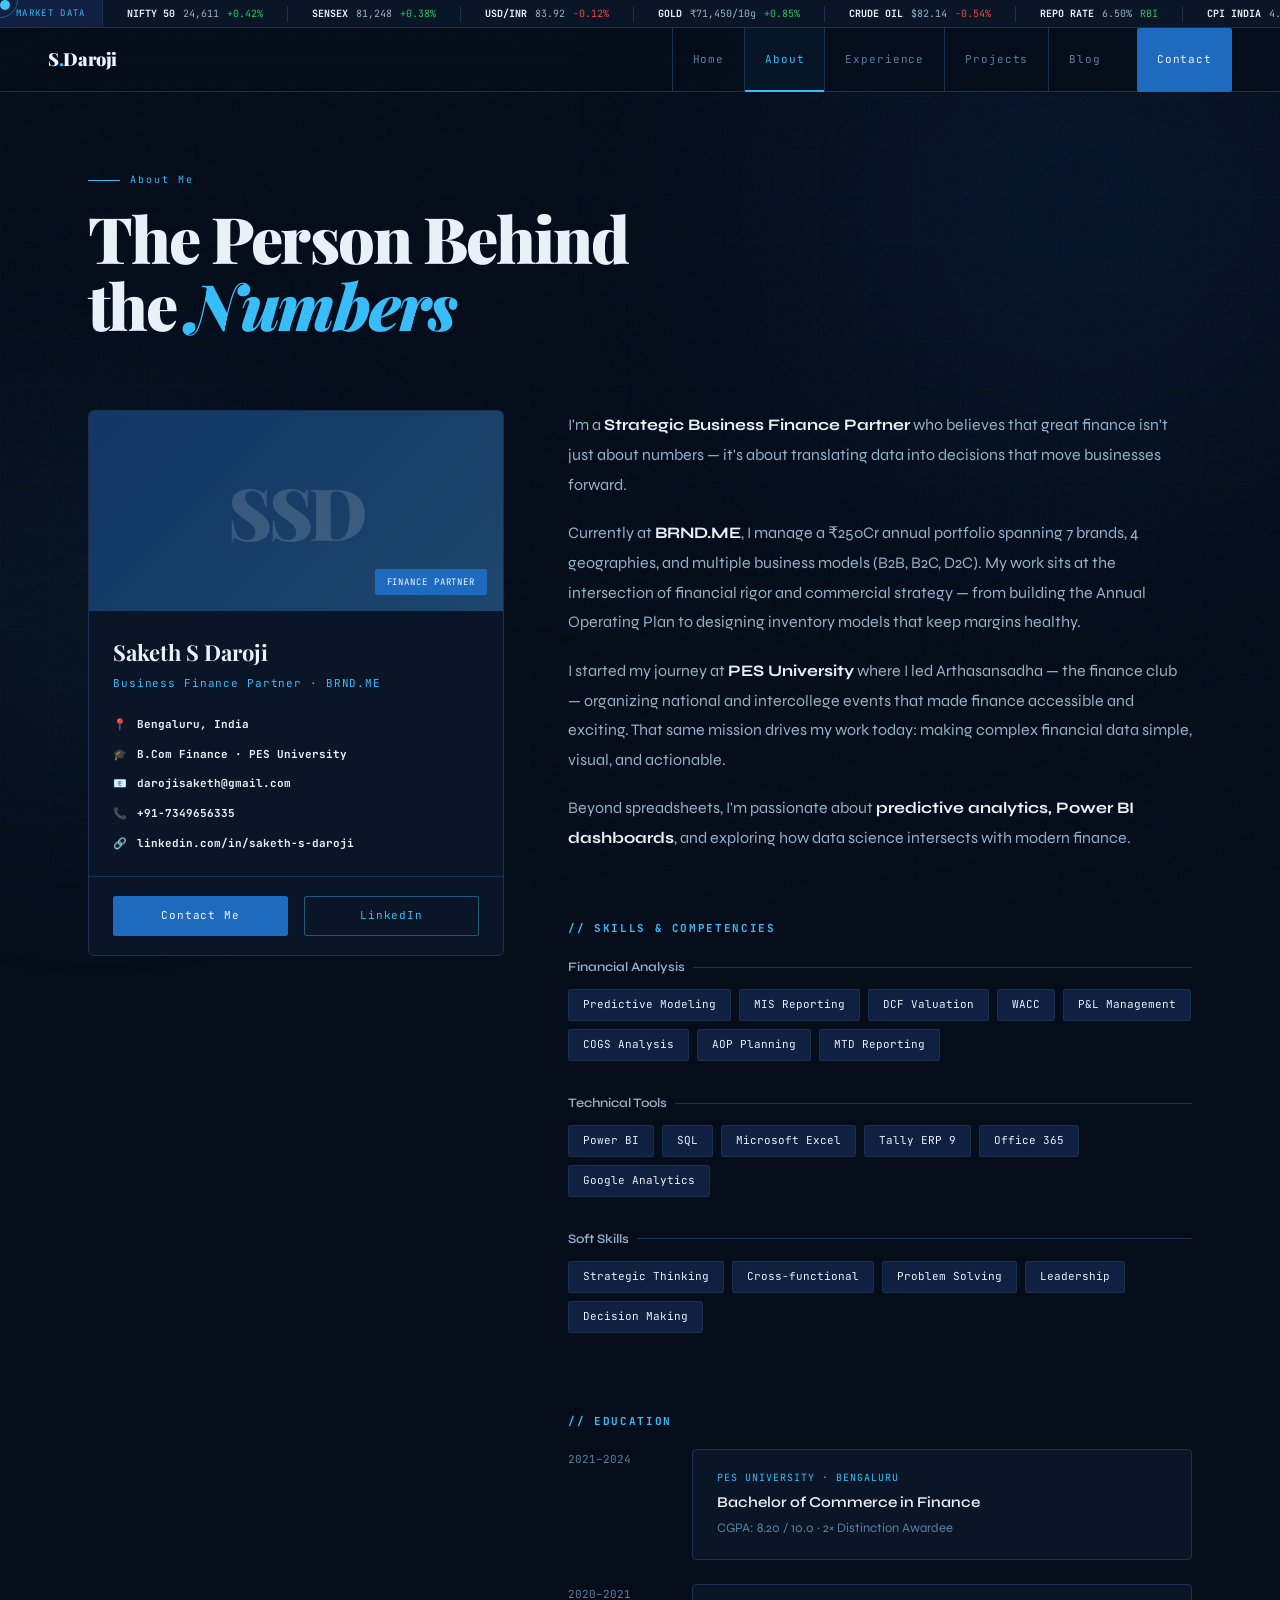
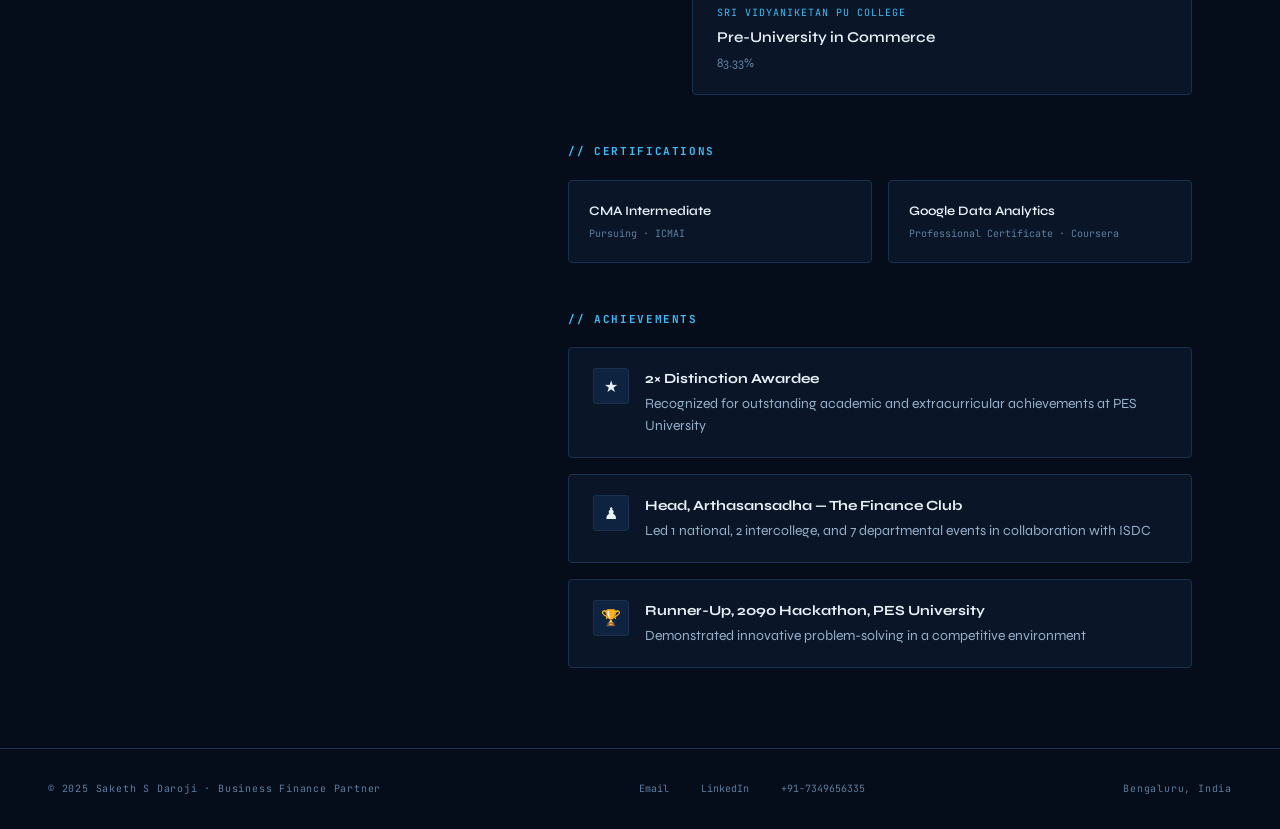
==== about.html @ 60fce38e "Add files via upload" ====
<!DOCTYPE html>
<html lang="en">
<head>
<meta charset="UTF-8"/>
<meta name="viewport" content="width=device-width, initial-scale=1.0"/>
<title>About — Saketh S Daroji</title>
<link rel="stylesheet" href="style.css"/>
<style>
.page-hero {
  padding: 5rem 3rem 3rem;
  max-width: 1200px;
  margin: 0 auto;
}
.page-hero-eyebrow {
  font-family: 'JetBrains Mono', monospace;
  font-size: 10px;
  color: var(--cyan);
  letter-spacing: 0.2em;
  margin-bottom: 1rem;
  display: flex;
  align-items: center;
  gap: 10px;
}
.page-hero-eyebrow::before { content: ''; width: 32px; height: 1px; background: var(--cyan); }
.page-title {
  font-family: 'Playfair Display', serif;
  font-size: clamp(3rem, 5vw, 5rem);
  font-weight: 900;
  letter-spacing: -0.03em;
  line-height: 1.05;
  margin-bottom: 1.5rem;
}
.page-title em { font-style: italic; color: var(--cyan); }

.about-grid {
  display: grid;
  grid-template-columns: 1fr 1.5fr;
  gap: 4rem;
  align-items: start;
}
.profile-card {
  background: var(--navy2);
  border: 1px solid var(--border);
  border-radius: 6px;
  overflow: hidden;
  position: sticky;
  top: 110px;
}
.profile-card-top {
  height: 200px;
  background: linear-gradient(135deg, var(--navy3), var(--steel));
  display: flex;
  align-items: center;
  justify-content: center;
  position: relative;
  overflow: hidden;
}
.profile-card-top::before {
  content: '';
  position: absolute;
  inset: 0;
  background: linear-gradient(135deg, rgba(30,106,191,0.3), rgba(56,189,248,0.1));
}
.profile-initials {
  font-family: 'Playfair Display', serif;
  font-size: 72px;
  font-weight: 900;
  color: rgba(255,255,255,0.15);
  letter-spacing: -0.05em;
  position: relative;
  z-index: 1;
}
.profile-badge {
  position: absolute;
  bottom: 16px;
  right: 16px;
  background: var(--blue);
  border-radius: 2px;
  padding: 6px 12px;
  font-family: 'JetBrains Mono', monospace;
  font-size: 9px;
  color: var(--white);
  letter-spacing: 0.1em;
  z-index: 2;
}
.profile-card-body { padding: 1.5rem; }
.profile-name {
  font-family: 'Playfair Display', serif;
  font-size: 22px;
  font-weight: 700;
  margin-bottom: 4px;
}
.profile-role {
  font-family: 'JetBrains Mono', monospace;
  font-size: 11px;
  color: var(--cyan);
  letter-spacing: 0.08em;
  margin-bottom: 1.5rem;
}
.profile-info { display: flex; flex-direction: column; gap: 0.75rem; }
.profile-info-item {
  display: flex;
  align-items: center;
  gap: 10px;
  font-family: 'JetBrains Mono', monospace;
  font-size: 11px;
  color: var(--muted);
}
.profile-info-item strong { color: var(--text); }
.profile-card-footer {
  padding: 1.2rem 1.5rem;
  border-top: 1px solid var(--border);
  display: flex;
  gap: 1rem;
}

.about-content { display: flex; flex-direction: column; gap: 3rem; }
.about-bio {
  font-size: 16px;
  color: var(--silver);
  line-height: 1.85;
}
.about-bio p { margin-bottom: 1.2rem; }
.about-bio strong { color: var(--text); }

.skills-section h3 {
  font-family: 'JetBrains Mono', monospace;
  font-size: 11px;
  color: var(--cyan);
  letter-spacing: 0.15em;
  text-transform: uppercase;
  margin-bottom: 1.2rem;
}
.skill-group { margin-bottom: 2rem; }
.skill-group-title {
  font-size: 13px;
  font-weight: 600;
  color: var(--silver);
  margin-bottom: 0.75rem;
  display: flex;
  align-items: center;
  gap: 8px;
}
.skill-group-title::after {
  content: '';
  flex: 1;
  height: 1px;
  background: var(--border);
}
.skill-pills { display: flex; flex-wrap: wrap; gap: 0.5rem; }
.skill-pill {
  background: var(--navy3);
  border: 1px solid var(--border);
  border-radius: 2px;
  padding: 6px 14px;
  font-family: 'JetBrains Mono', monospace;
  font-size: 11px;
  color: var(--text);
  transition: all 0.2s;
}
.skill-pill:hover { border-color: rgba(56,189,248,0.4); color: var(--cyan); background: rgba(56,189,248,0.05); }

.edu-timeline { display: flex; flex-direction: column; gap: 1.5rem; }
.edu-item {
  display: grid;
  grid-template-columns: 100px 1fr;
  gap: 1.5rem;
  position: relative;
}
.edu-year {
  font-family: 'JetBrains Mono', monospace;
  font-size: 11px;
  color: var(--muted);
  line-height: 1.6;
  padding-top: 2px;
}
.edu-body {
  background: var(--navy2);
  border: 1px solid var(--border);
  border-radius: 4px;
  padding: 1.25rem 1.5rem;
}
.edu-school {
  font-family: 'JetBrains Mono', monospace;
  font-size: 10px;
  color: var(--cyan);
  letter-spacing: 0.1em;
  margin-bottom: 4px;
}
.edu-degree { font-size: 15px; font-weight: 600; margin-bottom: 4px; }
.edu-meta { font-size: 13px; color: var(--muted); }

.cert-grid { display: grid; grid-template-columns: 1fr 1fr; gap: 1rem; }
.cert-card {
  background: var(--navy2);
  border: 1px solid var(--border);
  border-radius: 4px;
  padding: 1.25rem;
  transition: all 0.2s;
}
.cert-card:hover { border-color: rgba(56,189,248,0.3); }
.cert-name { font-size: 13px; font-weight: 600; margin-bottom: 4px; }
.cert-issuer { font-family: 'JetBrains Mono', monospace; font-size: 10px; color: var(--muted); }

.ach-list { display: flex; flex-direction: column; gap: 1rem; }
.ach-item {
  display: flex;
  gap: 1rem;
  align-items: flex-start;
  background: var(--navy2);
  border: 1px solid var(--border);
  border-radius: 4px;
  padding: 1.25rem 1.5rem;
}
.ach-icon {
  width: 36px; height: 36px;
  display: flex; align-items: center; justify-content: center;
  background: rgba(30,106,191,0.15);
  border: 1px solid var(--border);
  border-radius: 3px;
  flex-shrink: 0;
  font-size: 16px;
}
.ach-text { font-size: 14px; color: var(--silver); line-height: 1.6; }
.ach-text strong { color: var(--text); display: block; margin-bottom: 2px; }

@media(max-width: 900px) {
  .about-grid { grid-template-columns: 1fr; }
  .profile-card { position: static; }
  .cert-grid { grid-template-columns: 1fr; }
  .edu-item { grid-template-columns: 1fr; gap: 0.5rem; }
}
</style>
</head>
<body>
<div class="cursor"></div>
<div class="cursor-ring"></div>
<div class="grid-bg"></div>
<div class="noise"></div>
<div class="glow-orb glow-1"></div>
<div class="glow-orb glow-2"></div>

<div class="ticker-bar">
  <span class="ticker-label">MARKET DATA</span>
  <div class="ticker-track"></div>
</div>

<nav>
  <a href="index.html" class="nav-logo">S<span>.</span>Daroji</a>
  <ul class="nav-links">
    <li><a href="index.html">Home</a></li>
    <li><a href="about.html">About</a></li>
    <li><a href="experience.html">Experience</a></li>
    <li><a href="projects.html">Projects</a></li>
    <li><a href="blog.html">Blog</a></li>
    <li><a href="contact.html" class="nav-cta">Contact</a></li>
  </ul>
</nav>

<div class="page content">
  <div class="page-hero">
    <div class="page-hero-eyebrow">About Me</div>
    <h1 class="page-title">The Person Behind<br>the <em>Numbers</em></h1>
  </div>

  <section class="section" style="padding-top:0">
    <div class="about-grid">
      <!-- PROFILE CARD -->
      <div class="profile-card fade-up">
        <div class="profile-card-top">
          <div class="profile-initials">SSD</div>
          <div class="profile-badge">FINANCE PARTNER</div>
        </div>
        <div class="profile-card-body">
          <div class="profile-name">Saketh S Daroji</div>
          <div class="profile-role">Business Finance Partner · BRND.ME</div>
          <div class="profile-info">
            <div class="profile-info-item">📍 <strong>Bengaluru, India</strong></div>
            <div class="profile-info-item">🎓 <strong>B.Com Finance · PES University</strong></div>
            <div class="profile-info-item">📧 <strong>darojisaketh@gmail.com</strong></div>
            <div class="profile-info-item">📞 <strong>+91-7349656335</strong></div>
            <div class="profile-info-item">🔗 <strong>linkedin.com/in/saketh-s-daroji</strong></div>
          </div>
        </div>
        <div class="profile-card-footer">
          <a href="contact.html" class="btn btn-primary" style="flex:1;justify-content:center;font-size:11px;padding:10px">Contact Me</a>
          <a href="https://www.linkedin.com/in/saketh-s-daroji-389a59249" target="_blank" class="btn btn-outline" style="flex:1;justify-content:center;font-size:11px;padding:10px">LinkedIn</a>
        </div>
      </div>

      <!-- RIGHT CONTENT -->
      <div class="about-content">
        <div class="about-bio fade-up">
          <p>I'm a <strong>Strategic Business Finance Partner</strong> who believes that great finance isn't just about numbers — it's about translating data into decisions that move businesses forward.</p>
          <p>Currently at <strong>BRND.ME</strong>, I manage a ₹250Cr annual portfolio spanning 7 brands, 4 geographies, and multiple business models (B2B, B2C, D2C). My work sits at the intersection of financial rigor and commercial strategy — from building the Annual Operating Plan to designing inventory models that keep margins healthy.</p>
          <p>I started my journey at <strong>PES University</strong> where I led Arthasansadha — the finance club — organizing national and intercollege events that made finance accessible and exciting. That same mission drives my work today: making complex financial data simple, visual, and actionable.</p>
          <p>Beyond spreadsheets, I'm passionate about <strong>predictive analytics, Power BI dashboards</strong>, and exploring how data science intersects with modern finance.</p>
        </div>

        <!-- SKILLS -->
        <div class="skills-section fade-up">
          <h3>// Skills & Competencies</h3>
          <div class="skill-group">
            <div class="skill-group-title">Financial Analysis</div>
            <div class="skill-pills">
              <span class="skill-pill">Predictive Modeling</span>
              <span class="skill-pill">MIS Reporting</span>
              <span class="skill-pill">DCF Valuation</span>
              <span class="skill-pill">WACC</span>
              <span class="skill-pill">P&L Management</span>
              <span class="skill-pill">COGS Analysis</span>
              <span class="skill-pill">AOP Planning</span>
              <span class="skill-pill">MTD Reporting</span>
            </div>
          </div>
          <div class="skill-group">
            <div class="skill-group-title">Technical Tools</div>
            <div class="skill-pills">
              <span class="skill-pill">Power BI</span>
              <span class="skill-pill">SQL</span>
              <span class="skill-pill">Microsoft Excel</span>
              <span class="skill-pill">Tally ERP 9</span>
              <span class="skill-pill">Office 365</span>
              <span class="skill-pill">Google Analytics</span>
            </div>
          </div>
          <div class="skill-group">
            <div class="skill-group-title">Soft Skills</div>
            <div class="skill-pills">
              <span class="skill-pill">Strategic Thinking</span>
              <span class="skill-pill">Cross-functional</span>
              <span class="skill-pill">Problem Solving</span>
              <span class="skill-pill">Leadership</span>
              <span class="skill-pill">Decision Making</span>
            </div>
          </div>
        </div>

        <!-- EDUCATION -->
        <div class="fade-up">
          <h3 style="font-family:'JetBrains Mono',monospace;font-size:11px;color:var(--cyan);letter-spacing:0.15em;text-transform:uppercase;margin-bottom:1.2rem">// Education</h3>
          <div class="edu-timeline">
            <div class="edu-item">
              <div class="edu-year">2021–2024</div>
              <div class="edu-body">
                <div class="edu-school">PES UNIVERSITY · BENGALURU</div>
                <div class="edu-degree">Bachelor of Commerce in Finance</div>
                <div class="edu-meta">CGPA: 8.20 / 10.0 · 2× Distinction Awardee</div>
              </div>
            </div>
            <div class="edu-item">
              <div class="edu-year">2020–2021</div>
              <div class="edu-body">
                <div class="edu-school">SRI VIDYANIKETAN PU COLLEGE</div>
                <div class="edu-degree">Pre-University in Commerce</div>
                <div class="edu-meta">83.33%</div>
              </div>
            </div>
          </div>
        </div>

        <!-- CERTIFICATIONS -->
        <div class="fade-up">
          <h3 style="font-family:'JetBrains Mono',monospace;font-size:11px;color:var(--cyan);letter-spacing:0.15em;text-transform:uppercase;margin-bottom:1.2rem">// Certifications</h3>
          <div class="cert-grid">
            <div class="cert-card">
              <div class="cert-name">CMA Intermediate</div>
              <div class="cert-issuer">Pursuing · ICMAI</div>
            </div>
            <div class="cert-card">
              <div class="cert-name">Google Data Analytics</div>
              <div class="cert-issuer">Professional Certificate · Coursera</div>
            </div>
          </div>
        </div>

        <!-- ACHIEVEMENTS -->
        <div class="fade-up">
          <h3 style="font-family:'JetBrains Mono',monospace;font-size:11px;color:var(--cyan);letter-spacing:0.15em;text-transform:uppercase;margin-bottom:1.2rem">// Achievements</h3>
          <div class="ach-list">
            <div class="ach-item">
              <div class="ach-icon">★</div>
              <div class="ach-text">
                <strong>2× Distinction Awardee</strong>
                Recognized for outstanding academic and extracurricular achievements at PES University
              </div>
            </div>
            <div class="ach-item">
              <div class="ach-icon">♟</div>
              <div class="ach-text">
                <strong>Head, Arthasansadha — The Finance Club</strong>
                Led 1 national, 2 intercollege, and 7 departmental events in collaboration with ISDC
              </div>
            </div>
            <div class="ach-item">
              <div class="ach-icon">🏆</div>
              <div class="ach-text">
                <strong>Runner-Up, 2090 Hackathon, PES University</strong>
                Demonstrated innovative problem-solving in a competitive environment
              </div>
            </div>
          </div>
        </div>
      </div>
    </div>
  </section>
</div>

<footer>
  <span class="footer-text">© 2025 Saketh S Daroji · Business Finance Partner</span>
  <div class="footer-links">
    <a href="mailto:darojisaketh@gmail.com">Email</a>
    <a href="https://www.linkedin.com/in/saketh-s-daroji-389a59249" target="_blank">LinkedIn</a>
    <a href="tel:+917349656335">+91-7349656335</a>
  </div>
  <span class="footer-text">Bengaluru, India</span>
</footer>
<script src="main.js"></script>
</body>
</html>
---- style.css ----
@import url('https://fonts.googleapis.com/css2?family=Playfair+Display:ital,wght@0,700;0,900;1,700&family=Syne:wght@400;500;600;700;800&family=JetBrains+Mono:wght@300;400;500&display=swap');

*, *::before, *::after { box-sizing: border-box; margin: 0; padding: 0; }

:root {
  --navy: #050d1a;
  --navy2: #0a1628;
  --navy3: #0f2040;
  --steel: #1a3a5c;
  --blue: #1e6abf;
  --blue2: #2e85e8;
  --cyan: #38bdf8;
  --silver: #94afc8;
  --text: #e8f0f8;
  --muted: #5d7fa0;
  --border: #1a3050;
  --border2: #0f2038;
  --white: #f0f6ff;
  --gold: #f0b429;
  --red: #ef4444;
  --green: #22c55e;
}

html { scroll-behavior: smooth; }

body {
  background: var(--navy);
  color: var(--text);
  font-family: 'Syne', sans-serif;
  font-weight: 400;
  line-height: 1.6;
  overflow-x: hidden;
  cursor: none;
}

/* CUSTOM CURSOR */
.cursor {
  position: fixed;
  width: 10px; height: 10px;
  background: var(--cyan);
  border-radius: 50%;
  pointer-events: none;
  z-index: 9999;
  transition: transform 0.15s ease;
  mix-blend-mode: screen;
}
.cursor-ring {
  position: fixed;
  width: 36px; height: 36px;
  border: 1px solid rgba(56,189,248,0.4);
  border-radius: 50%;
  pointer-events: none;
  z-index: 9998;
  transition: transform 0.35s ease, width 0.2s, height 0.2s;
}
body:hover .cursor { opacity: 1; }

/* TICKER */
.ticker-bar {
  position: fixed;
  top: 0; left: 0; right: 0;
  height: 28px;
  background: var(--navy2);
  border-bottom: 1px solid var(--border);
  overflow: hidden;
  z-index: 200;
  display: flex;
  align-items: center;
}
.ticker-label {
  font-family: 'JetBrains Mono', monospace;
  font-size: 9px;
  color: var(--cyan);
  letter-spacing: 0.15em;
  padding: 0 16px;
  white-space: nowrap;
  border-right: 1px solid var(--border);
  height: 100%;
  display: flex;
  align-items: center;
  background: var(--navy3);
}
.ticker-track {
  display: flex;
  animation: ticker 35s linear infinite;
  white-space: nowrap;
}
.ticker-item {
  font-family: 'JetBrains Mono', monospace;
  font-size: 10px;
  padding: 0 24px;
  color: var(--silver);
  display: flex;
  align-items: center;
  gap: 8px;
  border-right: 1px solid var(--border);
}
.ticker-item .up { color: var(--green); }
.ticker-item .down { color: var(--red); }
.ticker-item strong { color: var(--text); }
@keyframes ticker { from { transform: translateX(0); } to { transform: translateX(-50%); } }

/* NAV */
nav {
  position: fixed;
  top: 28px; left: 0; right: 0;
  z-index: 100;
  display: flex;
  justify-content: space-between;
  align-items: center;
  padding: 0 3rem;
  height: 64px;
  background: rgba(5,13,26,0.85);
  backdrop-filter: blur(20px);
  border-bottom: 1px solid var(--border);
}
.nav-logo {
  font-family: 'Playfair Display', serif;
  font-size: 18px;
  font-weight: 900;
  color: var(--white);
  text-decoration: none;
  letter-spacing: -0.02em;
}
.nav-logo span { color: var(--cyan); }
.nav-links { display: flex; gap: 0; list-style: none; }
.nav-links a {
  font-family: 'JetBrains Mono', monospace;
  font-size: 11px;
  color: var(--muted);
  text-decoration: none;
  letter-spacing: 0.08em;
  padding: 0 20px;
  height: 64px;
  display: flex;
  align-items: center;
  border-left: 1px solid var(--border);
  transition: color 0.2s, background 0.2s;
  position: relative;
}
.nav-links a:hover, .nav-links a.active {
  color: var(--cyan);
  background: rgba(56,189,248,0.05);
}
.nav-links a.active::after {
  content: '';
  position: absolute;
  bottom: 0; left: 0; right: 0;
  height: 2px;
  background: var(--cyan);
}
.nav-cta {
  font-family: 'JetBrains Mono', monospace;
  font-size: 11px;
  padding: 8px 20px;
  background: var(--blue);
  color: var(--white) !important;
  border-radius: 2px;
  border-left: none !important;
  margin-left: 16px;
  transition: background 0.2s !important;
}
.nav-cta:hover { background: var(--blue2) !important; }

/* PAGE WRAPPER */
.page { padding-top: 92px; min-height: 100vh; }

/* GRID BACKGROUND */
.grid-bg {
  position: fixed;
  inset: 0;
  background-image:
    linear-gradient(rgba(30,106,191,0.03) 1px, transparent 1px),
    linear-gradient(90deg, rgba(30,106,191,0.03) 1px, transparent 1px);
  background-size: 48px 48px;
  pointer-events: none;
  z-index: 0;
}

/* NOISE OVERLAY */
.noise {
  position: fixed;
  inset: 0;
  opacity: 0.018;
  background-image: url("data:image/svg+xml,%3Csvg viewBox='0 0 256 256' xmlns='http://www.w3.org/2000/svg'%3E%3Cfilter id='noise'%3E%3CfeTurbulence type='fractalNoise' baseFrequency='0.9' numOctaves='4' stitchTiles='stitch'/%3E%3C/filter%3E%3Crect width='100%25' height='100%25' filter='url(%23noise)'/%3E%3C/svg%3E");
  pointer-events: none;
  z-index: 1;
}

/* GLOW */
.glow-orb {
  position: fixed;
  border-radius: 50%;
  filter: blur(120px);
  pointer-events: none;
  z-index: 0;
}
.glow-1 {
  width: 600px; height: 600px;
  background: rgba(30,106,191,0.08);
  top: -100px; right: -100px;
}
.glow-2 {
  width: 400px; height: 400px;
  background: rgba(56,189,248,0.05);
  bottom: 100px; left: -100px;
}

/* CONTENT ABOVE BG */
.content { position: relative; z-index: 10; }

/* SECTION COMMON */
.section { padding: 5rem 3rem; max-width: 1200px; margin: 0 auto; }
.section-eyebrow {
  font-family: 'JetBrains Mono', monospace;
  font-size: 10px;
  color: var(--cyan);
  letter-spacing: 0.2em;
  text-transform: uppercase;
  display: flex;
  align-items: center;
  gap: 12px;
  margin-bottom: 1rem;
}
.section-eyebrow::after {
  content: '';
  flex: 1;
  max-width: 60px;
  height: 1px;
  background: var(--cyan);
  opacity: 0.4;
}
.section-title {
  font-family: 'Playfair Display', serif;
  font-size: clamp(2.2rem, 4vw, 3.5rem);
  font-weight: 900;
  line-height: 1.05;
  letter-spacing: -0.02em;
  margin-bottom: 3rem;
}
.section-title em { font-style: italic; color: var(--cyan); }

/* CARDS */
.card {
  background: var(--navy2);
  border: 1px solid var(--border);
  border-radius: 4px;
  padding: 2rem;
  transition: border-color 0.3s, transform 0.3s, box-shadow 0.3s;
  position: relative;
  overflow: hidden;
}
.card::before {
  content: '';
  position: absolute;
  top: 0; left: 0; right: 0;
  height: 2px;
  background: linear-gradient(90deg, var(--blue), var(--cyan), transparent);
  opacity: 0;
  transition: opacity 0.3s;
}
.card:hover {
  border-color: rgba(56,189,248,0.3);
  transform: translateY(-4px);
  box-shadow: 0 20px 60px rgba(0,0,0,0.4), 0 0 40px rgba(30,106,191,0.1);
}
.card:hover::before { opacity: 1; }

/* TAGS */
.tag {
  display: inline-block;
  font-family: 'JetBrains Mono', monospace;
  font-size: 10px;
  padding: 4px 10px;
  border: 1px solid var(--border);
  border-radius: 2px;
  color: var(--muted);
  letter-spacing: 0.06em;
}
.tag-blue { border-color: rgba(56,189,248,0.3); color: var(--cyan); background: rgba(56,189,248,0.05); }

/* BUTTONS */
.btn {
  display: inline-flex;
  align-items: center;
  gap: 8px;
  padding: 12px 28px;
  font-family: 'JetBrains Mono', monospace;
  font-size: 12px;
  letter-spacing: 0.08em;
  text-decoration: none;
  border-radius: 2px;
  transition: all 0.2s;
  cursor: none;
}
.btn-primary {
  background: var(--blue);
  color: var(--white);
  border: 1px solid var(--blue);
}
.btn-primary:hover { background: var(--blue2); border-color: var(--blue2); }
.btn-outline {
  background: transparent;
  color: var(--cyan);
  border: 1px solid rgba(56,189,248,0.4);
}
.btn-outline:hover { background: rgba(56,189,248,0.08); border-color: var(--cyan); }

/* DIVIDER */
.divider { height: 1px; background: var(--border); margin: 0 3rem; }

/* FOOTER */
footer {
  border-top: 1px solid var(--border);
  padding: 2rem 3rem;
  display: flex;
  justify-content: space-between;
  align-items: center;
  position: relative;
  z-index: 10;
}
.footer-text {
  font-family: 'JetBrains Mono', monospace;
  font-size: 10px;
  color: var(--muted);
  letter-spacing: 0.08em;
}
.footer-links { display: flex; gap: 2rem; }
.footer-links a {
  font-family: 'JetBrains Mono', monospace;
  font-size: 10px;
  color: var(--muted);
  text-decoration: none;
  transition: color 0.2s;
}
.footer-links a:hover { color: var(--cyan); }

/* ANIMATE IN */
.fade-up {
  opacity: 0;
  transform: translateY(24px);
  transition: opacity 0.6s ease, transform 0.6s ease;
}
.fade-up.visible {
  opacity: 1;
  transform: translateY(0);
}

/* MOBILE */
@media (max-width: 768px) {
  nav { padding: 0 1.5rem; }
  .nav-links { display: none; }
  .section { padding: 3rem 1.5rem; }
  footer { flex-direction: column; gap: 1rem; text-align: center; }
  .footer-links { flex-wrap: wrap; justify-content: center; }
}
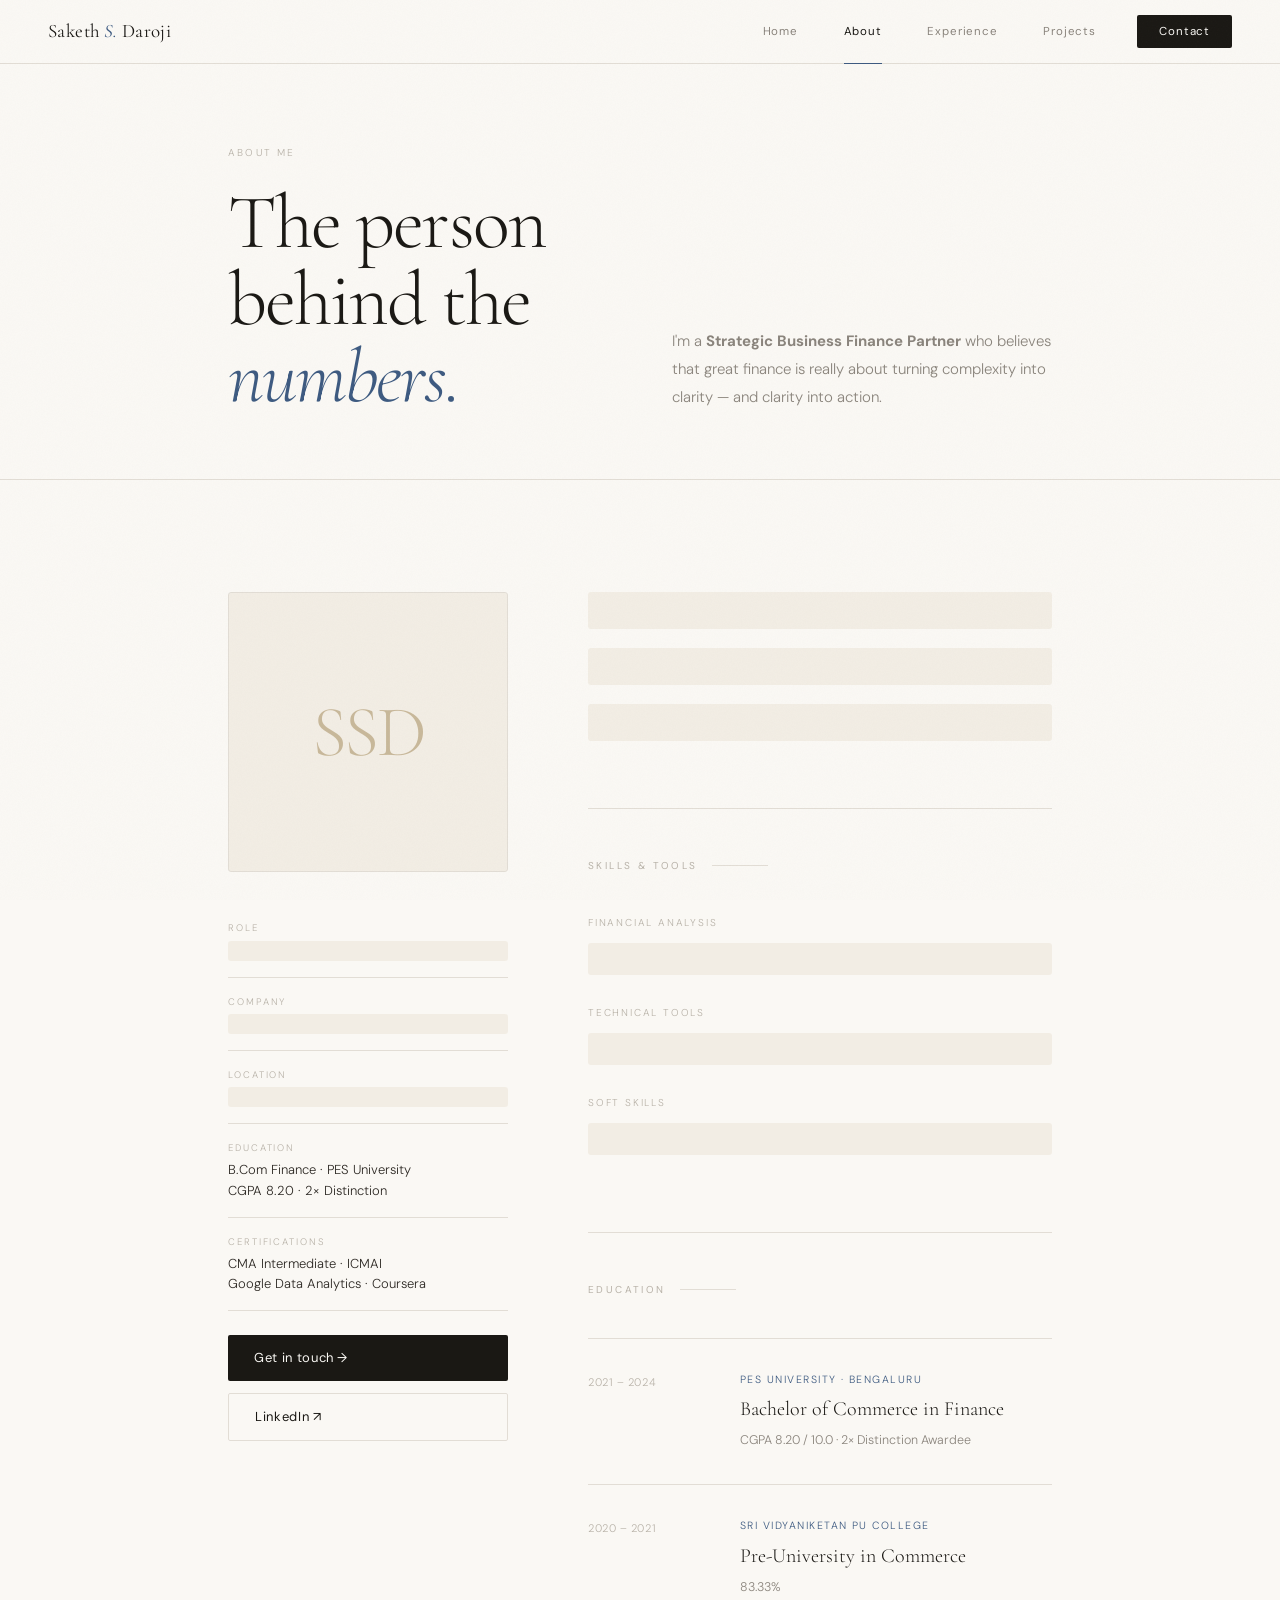
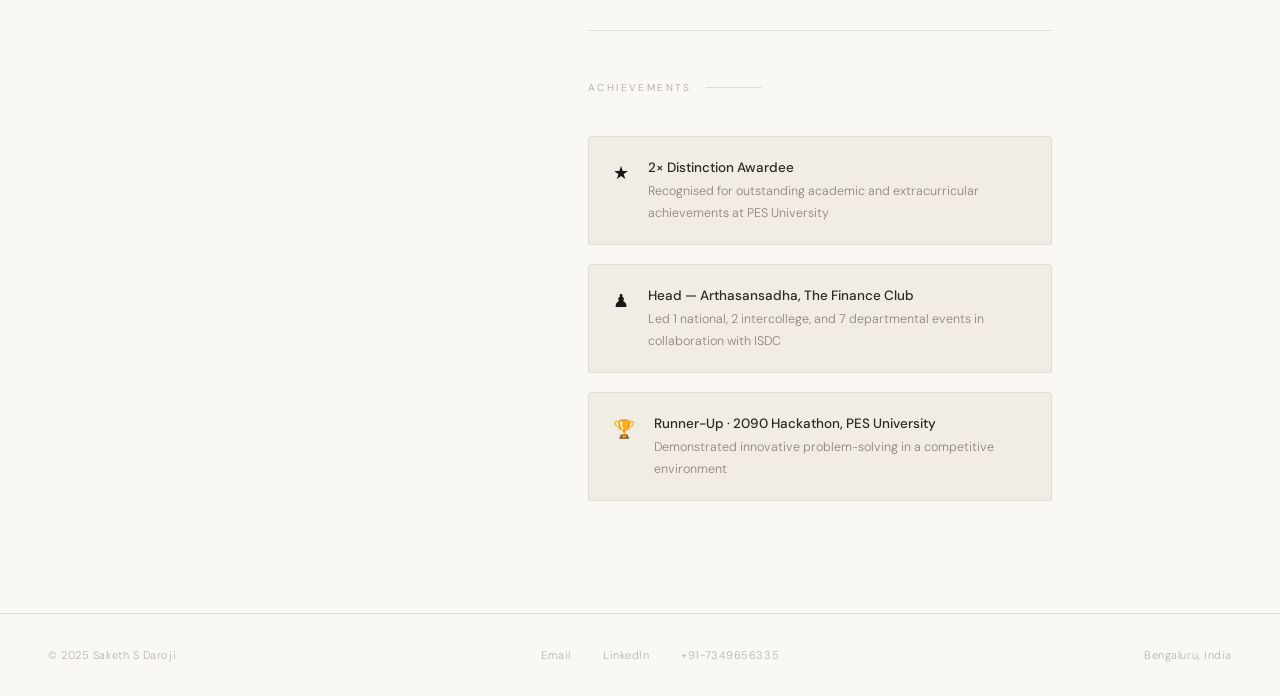
==== commit 88159734: "Add files via upload" ====
--- a/about.html
+++ b/about.html
@@ -6,415 +6,189 @@
 <title>About — Saketh S Daroji</title>
 <link rel="stylesheet" href="style.css"/>
 <style>
-.page-hero {
-  padding: 5rem 3rem 3rem;
-  max-width: 1200px;
-  margin: 0 auto;
-}
-.page-hero-eyebrow {
-  font-family: 'JetBrains Mono', monospace;
-  font-size: 10px;
-  color: var(--cyan);
-  letter-spacing: 0.2em;
-  margin-bottom: 1rem;
-  display: flex;
-  align-items: center;
-  gap: 10px;
-}
-.page-hero-eyebrow::before { content: ''; width: 32px; height: 1px; background: var(--cyan); }
-.page-title {
-  font-family: 'Playfair Display', serif;
-  font-size: clamp(3rem, 5vw, 5rem);
-  font-weight: 900;
-  letter-spacing: -0.03em;
-  line-height: 1.05;
-  margin-bottom: 1.5rem;
-}
-.page-title em { font-style: italic; color: var(--cyan); }
+.page-header { padding: 5rem 0 4rem; border-bottom: 1px solid var(--rule); }
+.page-header-inner { max-width: 920px; margin: 0 auto; padding: 0 3rem; display: grid; grid-template-columns: 1fr 1fr; gap: 4rem; align-items: end; }
+.ph-eyebrow { font-size: 10px; letter-spacing: 0.22em; text-transform: uppercase; color: var(--faint); margin-bottom: 1.5rem; }
+.ph-title { font-family: 'Cormorant Garamond', serif; font-size: clamp(3rem, 6vw, 5.5rem); font-weight: 300; line-height: 1.0; letter-spacing: -0.025em; }
+.ph-title em { font-style: italic; color: var(--blue); }
+.ph-right { font-size: 15px; color: var(--muted); line-height: 1.85; padding-bottom: 4px; }
 
-.about-grid {
-  display: grid;
-  grid-template-columns: 1fr 1.5fr;
-  gap: 4rem;
-  align-items: start;
-}
-.profile-card {
-  background: var(--navy2);
-  border: 1px solid var(--border);
-  border-radius: 6px;
-  overflow: hidden;
-  position: sticky;
-  top: 110px;
-}
-.profile-card-top {
-  height: 200px;
-  background: linear-gradient(135deg, var(--navy3), var(--steel));
-  display: flex;
-  align-items: center;
-  justify-content: center;
-  position: relative;
-  overflow: hidden;
-}
-.profile-card-top::before {
-  content: '';
-  position: absolute;
-  inset: 0;
-  background: linear-gradient(135deg, rgba(30,106,191,0.3), rgba(56,189,248,0.1));
-}
-.profile-initials {
-  font-family: 'Playfair Display', serif;
-  font-size: 72px;
-  font-weight: 900;
-  color: rgba(255,255,255,0.15);
-  letter-spacing: -0.05em;
-  position: relative;
-  z-index: 1;
-}
-.profile-badge {
-  position: absolute;
-  bottom: 16px;
-  right: 16px;
-  background: var(--blue);
-  border-radius: 2px;
-  padding: 6px 12px;
-  font-family: 'JetBrains Mono', monospace;
-  font-size: 9px;
-  color: var(--white);
-  letter-spacing: 0.1em;
-  z-index: 2;
-}
-.profile-card-body { padding: 1.5rem; }
-.profile-name {
-  font-family: 'Playfair Display', serif;
-  font-size: 22px;
-  font-weight: 700;
-  margin-bottom: 4px;
-}
-.profile-role {
-  font-family: 'JetBrains Mono', monospace;
-  font-size: 11px;
-  color: var(--cyan);
-  letter-spacing: 0.08em;
-  margin-bottom: 1.5rem;
-}
-.profile-info { display: flex; flex-direction: column; gap: 0.75rem; }
-.profile-info-item {
-  display: flex;
-  align-items: center;
-  gap: 10px;
-  font-family: 'JetBrains Mono', monospace;
-  font-size: 11px;
-  color: var(--muted);
-}
-.profile-info-item strong { color: var(--text); }
-.profile-card-footer {
-  padding: 1.2rem 1.5rem;
-  border-top: 1px solid var(--border);
-  display: flex;
-  gap: 1rem;
-}
+.profile-grid { display: grid; grid-template-columns: 280px 1fr; gap: 5rem; align-items: start; }
+.sidebar { position: sticky; top: 88px; }
+.profile-monogram { width: 100%; aspect-ratio: 1; background: var(--cream); border: 1px solid var(--rule); border-radius: 3px; display: flex; align-items: center; justify-content: center; margin-bottom: 2rem; position: relative; overflow: hidden; }
+.monogram-text { font-family: 'Cormorant Garamond', serif; font-size: 72px; font-weight: 300; color: var(--sand); letter-spacing: -0.04em; }
+.sidebar-row { display: flex; flex-direction: column; padding: 1rem 0; border-bottom: 1px solid var(--rule); }
+.sidebar-row:first-child { border-top: 1px solid var(--rule); }
+.sidebar-lbl { font-size: 9.5px; letter-spacing: 0.2em; text-transform: uppercase; color: var(--faint); margin-bottom: 4px; }
+.sidebar-val { font-size: 13px; color: var(--ink2); line-height: 1.55; min-height: 1.2em; }
+.sidebar-actions { margin-top: 1.5rem; display: flex; flex-direction: column; gap: 0.75rem; }
 
-.about-content { display: flex; flex-direction: column; gap: 3rem; }
-.about-bio {
-  font-size: 16px;
-  color: var(--silver);
-  line-height: 1.85;
-}
-.about-bio p { margin-bottom: 1.2rem; }
-.about-bio strong { color: var(--text); }
+.bio-text { font-family: 'Cormorant Garamond', serif; font-size: 21px; font-weight: 300; line-height: 1.75; color: var(--ink2); margin-bottom: 3rem; padding-bottom: 3rem; border-bottom: 1px solid var(--rule); }
+.bio-text p { margin-bottom: 1.2rem; min-height: 1em; }
 
-.skills-section h3 {
-  font-family: 'JetBrains Mono', monospace;
-  font-size: 11px;
-  color: var(--cyan);
-  letter-spacing: 0.15em;
-  text-transform: uppercase;
-  margin-bottom: 1.2rem;
-}
-.skill-group { margin-bottom: 2rem; }
-.skill-group-title {
-  font-size: 13px;
-  font-weight: 600;
-  color: var(--silver);
-  margin-bottom: 0.75rem;
-  display: flex;
-  align-items: center;
-  gap: 8px;
-}
-.skill-group-title::after {
-  content: '';
-  flex: 1;
-  height: 1px;
-  background: var(--border);
-}
-.skill-pills { display: flex; flex-wrap: wrap; gap: 0.5rem; }
-.skill-pill {
-  background: var(--navy3);
-  border: 1px solid var(--border);
-  border-radius: 2px;
-  padding: 6px 14px;
-  font-family: 'JetBrains Mono', monospace;
-  font-size: 11px;
-  color: var(--text);
-  transition: all 0.2s;
-}
-.skill-pill:hover { border-color: rgba(56,189,248,0.4); color: var(--cyan); background: rgba(56,189,248,0.05); }
+.skills-section { margin-bottom: 3rem; padding-bottom: 3rem; border-bottom: 1px solid var(--rule); }
+.skills-group { margin-bottom: 1.8rem; }
+.skills-group-name { font-size: 10px; letter-spacing: 0.18em; text-transform: uppercase; color: var(--faint); margin-bottom: 0.75rem; }
+.skills-pills { display: flex; flex-wrap: wrap; gap: 0.4rem; min-height: 2em; }
 
-.edu-timeline { display: flex; flex-direction: column; gap: 1.5rem; }
-.edu-item {
-  display: grid;
-  grid-template-columns: 100px 1fr;
-  gap: 1.5rem;
-  position: relative;
-}
-.edu-year {
-  font-family: 'JetBrains Mono', monospace;
-  font-size: 11px;
-  color: var(--muted);
-  line-height: 1.6;
-  padding-top: 2px;
-}
-.edu-body {
-  background: var(--navy2);
-  border: 1px solid var(--border);
-  border-radius: 4px;
-  padding: 1.25rem 1.5rem;
-}
-.edu-school {
-  font-family: 'JetBrains Mono', monospace;
-  font-size: 10px;
-  color: var(--cyan);
-  letter-spacing: 0.1em;
-  margin-bottom: 4px;
-}
-.edu-degree { font-size: 15px; font-weight: 600; margin-bottom: 4px; }
-.edu-meta { font-size: 13px; color: var(--muted); }
+.edu-list { display: flex; flex-direction: column; }
+.edu-item { display: grid; grid-template-columns: 120px 1fr; gap: 2rem; padding: 2rem 0; border-bottom: 1px solid var(--rule); }
+.edu-item:first-child { border-top: 1px solid var(--rule); }
+.edu-year { font-size: 11px; color: var(--faint); letter-spacing: 0.05em; padding-top: 2px; }
+.edu-school { font-size: 10.5px; letter-spacing: 0.14em; text-transform: uppercase; color: var(--blue); margin-bottom: 4px; }
+.edu-degree { font-family: 'Cormorant Garamond', serif; font-size: 20px; font-weight: 300; margin-bottom: 4px; }
+.edu-meta { font-size: 12.5px; color: var(--muted); }
 
-.cert-grid { display: grid; grid-template-columns: 1fr 1fr; gap: 1rem; }
-.cert-card {
-  background: var(--navy2);
-  border: 1px solid var(--border);
-  border-radius: 4px;
-  padding: 1.25rem;
-  transition: all 0.2s;
-}
-.cert-card:hover { border-color: rgba(56,189,248,0.3); }
-.cert-name { font-size: 13px; font-weight: 600; margin-bottom: 4px; }
-.cert-issuer { font-family: 'JetBrains Mono', monospace; font-size: 10px; color: var(--muted); }
+.ach-list { display: flex; flex-direction: column; gap: 1.2rem; margin-top: 2.5rem; }
+.ach-item { display: flex; gap: 1.2rem; align-items: flex-start; padding: 1.25rem 1.5rem; background: var(--cream); border: 1px solid var(--rule); border-radius: 3px; }
+.ach-glyph { font-size: 18px; flex-shrink: 0; margin-top: 1px; }
+.ach-body { font-size: 13.5px; color: var(--ink2); line-height: 1.6; }
+.ach-body strong { font-weight: 500; display: block; margin-bottom: 2px; }
+.ach-body span { color: var(--muted); font-size: 12.5px; }
 
-.ach-list { display: flex; flex-direction: column; gap: 1rem; }
-.ach-item {
-  display: flex;
-  gap: 1rem;
-  align-items: flex-start;
-  background: var(--navy2);
-  border: 1px solid var(--border);
-  border-radius: 4px;
-  padding: 1.25rem 1.5rem;
-}
-.ach-icon {
-  width: 36px; height: 36px;
-  display: flex; align-items: center; justify-content: center;
-  background: rgba(30,106,191,0.15);
-  border: 1px solid var(--border);
-  border-radius: 3px;
-  flex-shrink: 0;
-  font-size: 16px;
-}
-.ach-text { font-size: 14px; color: var(--silver); line-height: 1.6; }
-.ach-text strong { color: var(--text); display: block; margin-bottom: 2px; }
-
-@media(max-width: 900px) {
-  .about-grid { grid-template-columns: 1fr; }
-  .profile-card { position: static; }
-  .cert-grid { grid-template-columns: 1fr; }
+@media (max-width: 800px) {
+  .page-header-inner { grid-template-columns: 1fr; gap: 1.5rem; }
+  .profile-grid { grid-template-columns: 1fr; }
+  .sidebar { position: static; }
+  .profile-monogram { max-width: 240px; }
   .edu-item { grid-template-columns: 1fr; gap: 0.5rem; }
 }
 </style>
 </head>
 <body>
-<div class="cursor"></div>
-<div class="cursor-ring"></div>
-<div class="grid-bg"></div>
-<div class="noise"></div>
-<div class="glow-orb glow-1"></div>
-<div class="glow-orb glow-2"></div>
-
-<div class="ticker-bar">
-  <span class="ticker-label">MARKET DATA</span>
-  <div class="ticker-track"></div>
-</div>
-
 <nav>
-  <a href="index.html" class="nav-logo">S<span>.</span>Daroji</a>
-  <ul class="nav-links">
+  <a href="index.html" class="nav-logo">Saketh <i>S.</i> Daroji</a>
+  <ul class="nav-menu">
     <li><a href="index.html">Home</a></li>
     <li><a href="about.html">About</a></li>
     <li><a href="experience.html">Experience</a></li>
     <li><a href="projects.html">Projects</a></li>
-    <li><a href="blog.html">Blog</a></li>
     <li><a href="contact.html" class="nav-cta">Contact</a></li>
   </ul>
+  <button class="nav-burger" aria-label="Menu"><span></span><span></span><span></span></button>
 </nav>
 
-<div class="page content">
-  <div class="page-hero">
-    <div class="page-hero-eyebrow">About Me</div>
-    <h1 class="page-title">The Person Behind<br>the <em>Numbers</em></h1>
+<div class="page">
+  <div class="page-header">
+    <div class="page-header-inner">
+      <div>
+        <p class="ph-eyebrow">About me</p>
+        <h1 class="ph-title">The person<br>behind the <em>numbers.</em></h1>
+      </div>
+      <p class="ph-right">I'm a <strong>Strategic Business Finance Partner</strong> who believes that great finance is really about turning complexity into clarity — and clarity into action.</p>
+    </div>
   </div>
 
-  <section class="section" style="padding-top:0">
-    <div class="about-grid">
-      <!-- PROFILE CARD -->
-      <div class="profile-card fade-up">
-        <div class="profile-card-top">
-          <div class="profile-initials">SSD</div>
-          <div class="profile-badge">FINANCE PARTNER</div>
-        </div>
-        <div class="profile-card-body">
-          <div class="profile-name">Saketh S Daroji</div>
-          <div class="profile-role">Business Finance Partner · BRND.ME</div>
-          <div class="profile-info">
-            <div class="profile-info-item">📍 <strong>Bengaluru, India</strong></div>
-            <div class="profile-info-item">🎓 <strong>B.Com Finance · PES University</strong></div>
-            <div class="profile-info-item">📧 <strong>darojisaketh@gmail.com</strong></div>
-            <div class="profile-info-item">📞 <strong>+91-7349656335</strong></div>
-            <div class="profile-info-item">🔗 <strong>linkedin.com/in/saketh-s-daroji</strong></div>
+  <div class="wrap">
+    <div class="section">
+      <div class="profile-grid">
+
+        <aside class="sidebar reveal">
+          <div class="profile-monogram"><span class="monogram-text">SSD</span></div>
+          <div class="sidebar-row">
+            <span class="sidebar-lbl">Role</span>
+            <span class="sidebar-val skel" data-cms="exp1_role">Business Finance Partner</span>
           </div>
-        </div>
-        <div class="profile-card-footer">
-          <a href="contact.html" class="btn btn-primary" style="flex:1;justify-content:center;font-size:11px;padding:10px">Contact Me</a>
-          <a href="https://www.linkedin.com/in/saketh-s-daroji-389a59249" target="_blank" class="btn btn-outline" style="flex:1;justify-content:center;font-size:11px;padding:10px">LinkedIn</a>
-        </div>
-      </div>
+          <div class="sidebar-row">
+            <span class="sidebar-lbl">Company</span>
+            <span class="sidebar-val skel" data-cms="exp1_company">BRND.ME</span>
+          </div>
+          <div class="sidebar-row">
+            <span class="sidebar-lbl">Location</span>
+            <span class="sidebar-val skel" data-cms="location">Bengaluru, Karnataka</span>
+          </div>
+          <div class="sidebar-row">
+            <span class="sidebar-lbl">Education</span>
+            <span class="sidebar-val">B.Com Finance · PES University<br>CGPA 8.20 · 2× Distinction</span>
+          </div>
+          <div class="sidebar-row">
+            <span class="sidebar-lbl">Certifications</span>
+            <span class="sidebar-val">CMA Intermediate · ICMAI<br>Google Data Analytics · Coursera</span>
+          </div>
+          <div class="sidebar-actions">
+            <a href="contact.html" class="btn btn-dark">Get in touch →</a>
+            <a href="https://www.linkedin.com/in/saketh-s-daroji-389a59249" target="_blank" class="btn btn-outline">LinkedIn ↗</a>
+          </div>
+        </aside>
 
-      <!-- RIGHT CONTENT -->
-      <div class="about-content">
-        <div class="about-bio fade-up">
-          <p>I'm a <strong>Strategic Business Finance Partner</strong> who believes that great finance isn't just about numbers — it's about translating data into decisions that move businesses forward.</p>
-          <p>Currently at <strong>BRND.ME</strong>, I manage a ₹250Cr annual portfolio spanning 7 brands, 4 geographies, and multiple business models (B2B, B2C, D2C). My work sits at the intersection of financial rigor and commercial strategy — from building the Annual Operating Plan to designing inventory models that keep margins healthy.</p>
-          <p>I started my journey at <strong>PES University</strong> where I led Arthasansadha — the finance club — organizing national and intercollege events that made finance accessible and exciting. That same mission drives my work today: making complex financial data simple, visual, and actionable.</p>
-          <p>Beyond spreadsheets, I'm passionate about <strong>predictive analytics, Power BI dashboards</strong>, and exploring how data science intersects with modern finance.</p>
-        </div>
+        <div>
+          <div class="bio-text reveal">
+            <p class="skel" data-cms="about_bio_p1">Loading bio...</p>
+            <p class="skel" data-cms="about_bio_p2">Loading bio...</p>
+            <p class="skel" data-cms="about_bio_p3">Loading bio...</p>
+          </div>
 
-        <!-- SKILLS -->
-        <div class="skills-section fade-up">
-          <h3>// Skills & Competencies</h3>
-          <div class="skill-group">
-            <div class="skill-group-title">Financial Analysis</div>
-            <div class="skill-pills">
-              <span class="skill-pill">Predictive Modeling</span>
-              <span class="skill-pill">MIS Reporting</span>
-              <span class="skill-pill">DCF Valuation</span>
-              <span class="skill-pill">WACC</span>
-              <span class="skill-pill">P&L Management</span>
-              <span class="skill-pill">COGS Analysis</span>
-              <span class="skill-pill">AOP Planning</span>
-              <span class="skill-pill">MTD Reporting</span>
+          <div class="skills-section reveal">
+            <div class="eyebrow">Skills & tools</div>
+            <div class="skills-group">
+              <div class="skills-group-name">Financial Analysis</div>
+              <div class="skills-pills skel" data-cms-pills="skills_financial"></div>
+            </div>
+            <div class="skills-group">
+              <div class="skills-group-name">Technical Tools</div>
+              <div class="skills-pills skel" data-cms-pills="skills_technical"></div>
+            </div>
+            <div class="skills-group">
+              <div class="skills-group-name">Soft Skills</div>
+              <div class="skills-pills skel" data-cms-pills="skills_soft"></div>
             </div>
           </div>
-          <div class="skill-group">
-            <div class="skill-group-title">Technical Tools</div>
-            <div class="skill-pills">
-              <span class="skill-pill">Power BI</span>
-              <span class="skill-pill">SQL</span>
-              <span class="skill-pill">Microsoft Excel</span>
-              <span class="skill-pill">Tally ERP 9</span>
-              <span class="skill-pill">Office 365</span>
-              <span class="skill-pill">Google Analytics</span>
-            </div>
-          </div>
-          <div class="skill-group">
-            <div class="skill-group-title">Soft Skills</div>
-            <div class="skill-pills">
-              <span class="skill-pill">Strategic Thinking</span>
-              <span class="skill-pill">Cross-functional</span>
-              <span class="skill-pill">Problem Solving</span>
-              <span class="skill-pill">Leadership</span>
-              <span class="skill-pill">Decision Making</span>
-            </div>
-          </div>
-        </div>
 
-        <!-- EDUCATION -->
-        <div class="fade-up">
-          <h3 style="font-family:'JetBrains Mono',monospace;font-size:11px;color:var(--cyan);letter-spacing:0.15em;text-transform:uppercase;margin-bottom:1.2rem">// Education</h3>
-          <div class="edu-timeline">
-            <div class="edu-item">
-              <div class="edu-year">2021–2024</div>
-              <div class="edu-body">
-                <div class="edu-school">PES UNIVERSITY · BENGALURU</div>
-                <div class="edu-degree">Bachelor of Commerce in Finance</div>
-                <div class="edu-meta">CGPA: 8.20 / 10.0 · 2× Distinction Awardee</div>
+          <div class="reveal">
+            <div class="eyebrow">Education</div>
+            <div class="edu-list">
+              <div class="edu-item">
+                <div class="edu-year">2021 – 2024</div>
+                <div>
+                  <div class="edu-school">PES University · Bengaluru</div>
+                  <div class="edu-degree">Bachelor of Commerce in Finance</div>
+                  <div class="edu-meta">CGPA 8.20 / 10.0 · 2× Distinction Awardee</div>
+                </div>
               </div>
-            </div>
-            <div class="edu-item">
-              <div class="edu-year">2020–2021</div>
-              <div class="edu-body">
-                <div class="edu-school">SRI VIDYANIKETAN PU COLLEGE</div>
-                <div class="edu-degree">Pre-University in Commerce</div>
-                <div class="edu-meta">83.33%</div>
+              <div class="edu-item">
+                <div class="edu-year">2020 – 2021</div>
+                <div>
+                  <div class="edu-school">Sri Vidyaniketan PU College</div>
+                  <div class="edu-degree">Pre-University in Commerce</div>
+                  <div class="edu-meta">83.33%</div>
+                </div>
               </div>
             </div>
           </div>
-        </div>
 
-        <!-- CERTIFICATIONS -->
-        <div class="fade-up">
-          <h3 style="font-family:'JetBrains Mono',monospace;font-size:11px;color:var(--cyan);letter-spacing:0.15em;text-transform:uppercase;margin-bottom:1.2rem">// Certifications</h3>
-          <div class="cert-grid">
-            <div class="cert-card">
-              <div class="cert-name">CMA Intermediate</div>
-              <div class="cert-issuer">Pursuing · ICMAI</div>
-            </div>
-            <div class="cert-card">
-              <div class="cert-name">Google Data Analytics</div>
-              <div class="cert-issuer">Professional Certificate · Coursera</div>
-            </div>
-          </div>
-        </div>
-
-        <!-- ACHIEVEMENTS -->
-        <div class="fade-up">
-          <h3 style="font-family:'JetBrains Mono',monospace;font-size:11px;color:var(--cyan);letter-spacing:0.15em;text-transform:uppercase;margin-bottom:1.2rem">// Achievements</h3>
-          <div class="ach-list">
-            <div class="ach-item">
-              <div class="ach-icon">★</div>
-              <div class="ach-text">
-                <strong>2× Distinction Awardee</strong>
-                Recognized for outstanding academic and extracurricular achievements at PES University
+          <div class="reveal" style="margin-top:3rem">
+            <div class="eyebrow">Achievements</div>
+            <div class="ach-list">
+              <div class="ach-item">
+                <span class="ach-glyph">★</span>
+                <div class="ach-body"><strong>2× Distinction Awardee</strong><span>Recognised for outstanding academic and extracurricular achievements at PES University</span></div>
               </div>
-            </div>
-            <div class="ach-item">
-              <div class="ach-icon">♟</div>
-              <div class="ach-text">
-                <strong>Head, Arthasansadha — The Finance Club</strong>
-                Led 1 national, 2 intercollege, and 7 departmental events in collaboration with ISDC
+              <div class="ach-item">
+                <span class="ach-glyph">♟</span>
+                <div class="ach-body"><strong>Head — Arthasansadha, The Finance Club</strong><span>Led 1 national, 2 intercollege, and 7 departmental events in collaboration with ISDC</span></div>
               </div>
-            </div>
-            <div class="ach-item">
-              <div class="ach-icon">🏆</div>
-              <div class="ach-text">
-                <strong>Runner-Up, 2090 Hackathon, PES University</strong>
-                Demonstrated innovative problem-solving in a competitive environment
+              <div class="ach-item">
+                <span class="ach-glyph">🏆</span>
+                <div class="ach-body"><strong>Runner-Up · 2090 Hackathon, PES University</strong><span>Demonstrated innovative problem-solving in a competitive environment</span></div>
               </div>
             </div>
           </div>
         </div>
       </div>
     </div>
-  </section>
+  </div>
 </div>
 
 <footer>
-  <span class="footer-text">© 2025 Saketh S Daroji · Business Finance Partner</span>
+  <span class="footer-l">© 2025 Saketh S Daroji</span>
   <div class="footer-links">
     <a href="mailto:darojisaketh@gmail.com">Email</a>
     <a href="https://www.linkedin.com/in/saketh-s-daroji-389a59249" target="_blank">LinkedIn</a>
     <a href="tel:+917349656335">+91-7349656335</a>
   </div>
-  <span class="footer-text">Bengaluru, India</span>
+  <span class="footer-l">Bengaluru, India</span>
 </footer>
+<script src="cms.js"></script>
 <script src="main.js"></script>
 </body>
 </html>
--- a/style.css
+++ b/style.css
@@ -1,356 +1,156 @@
-@import url('https://fonts.googleapis.com/css2?family=Playfair+Display:ital,wght@0,700;0,900;1,700&family=Syne:wght@400;500;600;700;800&family=JetBrains+Mono:wght@300;400;500&display=swap');
+@import url('https://fonts.googleapis.com/css2?family=Cormorant+Garamond:ital,wght@0,300;0,400;0,600;1,300;1,400;1,600&family=DM+Sans:wght@300;400;500&display=swap');
 
 *, *::before, *::after { box-sizing: border-box; margin: 0; padding: 0; }
 
 :root {
-  --navy: #050d1a;
-  --navy2: #0a1628;
-  --navy3: #0f2040;
-  --steel: #1a3a5c;
-  --blue: #1e6abf;
-  --blue2: #2e85e8;
-  --cyan: #38bdf8;
-  --silver: #94afc8;
-  --text: #e8f0f8;
-  --muted: #5d7fa0;
-  --border: #1a3050;
-  --border2: #0f2038;
-  --white: #f0f6ff;
-  --gold: #f0b429;
-  --red: #ef4444;
-  --green: #22c55e;
+  --paper:   #FAF8F4;
+  --cream:   #F2EDE4;
+  --sand:    #C8B89A;
+  --rule:    #E2DDD5;
+  --ink:     #1A1814;
+  --ink2:    #2D2924;
+  --muted:   #8A847C;
+  --faint:   #B8B2A8;
+  --blue:    #3D5A80;
+  --blue2:   #5478A0;
+  --ease:    cubic-bezier(0.4, 0, 0.2, 1);
 }
 
-html { scroll-behavior: smooth; }
+html { scroll-behavior: smooth; font-size: 16px; }
 
 body {
-  background: var(--navy);
-  color: var(--text);
-  font-family: 'Syne', sans-serif;
-  font-weight: 400;
-  line-height: 1.6;
+  background: var(--paper);
+  color: var(--ink);
+  font-family: 'DM Sans', sans-serif;
+  font-weight: 300;
+  line-height: 1.7;
   overflow-x: hidden;
-  cursor: none;
+  -webkit-font-smoothing: antialiased;
 }
 
-/* CUSTOM CURSOR */
-.cursor {
-  position: fixed;
-  width: 10px; height: 10px;
-  background: var(--cyan);
-  border-radius: 50%;
+body::after {
+  content: '';
+  position: fixed; inset: 0;
+  background-image: url("data:image/svg+xml,%3Csvg xmlns='http://www.w3.org/2000/svg' width='300' height='300'%3E%3Cfilter id='g'%3E%3CfeTurbulence type='fractalNoise' baseFrequency='0.8' numOctaves='4' stitchTiles='stitch'/%3E%3C/filter%3E%3Crect width='300' height='300' filter='url(%23g)' opacity='0.035'/%3E%3C/svg%3E");
   pointer-events: none;
-  z-index: 9999;
-  transition: transform 0.15s ease;
-  mix-blend-mode: screen;
+  z-index: 9000;
+  opacity: 0.6;
 }
-.cursor-ring {
-  position: fixed;
-  width: 36px; height: 36px;
-  border: 1px solid rgba(56,189,248,0.4);
-  border-radius: 50%;
-  pointer-events: none;
-  z-index: 9998;
-  transition: transform 0.35s ease, width 0.2s, height 0.2s;
-}
-body:hover .cursor { opacity: 1; }
 
-/* TICKER */
-.ticker-bar {
-  position: fixed;
-  top: 0; left: 0; right: 0;
-  height: 28px;
-  background: var(--navy2);
-  border-bottom: 1px solid var(--border);
-  overflow: hidden;
-  z-index: 200;
+nav {
+  position: fixed; top: 0; left: 0; right: 0;
+  z-index: 500;
+  height: 64px;
+  padding: 0 3rem;
   display: flex;
   align-items: center;
-}
-.ticker-label {
-  font-family: 'JetBrains Mono', monospace;
-  font-size: 9px;
-  color: var(--cyan);
-  letter-spacing: 0.15em;
-  padding: 0 16px;
-  white-space: nowrap;
-  border-right: 1px solid var(--border);
-  height: 100%;
-  display: flex;
-  align-items: center;
-  background: var(--navy3);
-}
-.ticker-track {
-  display: flex;
-  animation: ticker 35s linear infinite;
-  white-space: nowrap;
-}
-.ticker-item {
-  font-family: 'JetBrains Mono', monospace;
-  font-size: 10px;
-  padding: 0 24px;
-  color: var(--silver);
-  display: flex;
-  align-items: center;
-  gap: 8px;
-  border-right: 1px solid var(--border);
-}
-.ticker-item .up { color: var(--green); }
-.ticker-item .down { color: var(--red); }
-.ticker-item strong { color: var(--text); }
-@keyframes ticker { from { transform: translateX(0); } to { transform: translateX(-50%); } }
-
-/* NAV */
-nav {
-  position: fixed;
-  top: 28px; left: 0; right: 0;
-  z-index: 100;
-  display: flex;
   justify-content: space-between;
-  align-items: center;
-  padding: 0 3rem;
-  height: 64px;
-  background: rgba(5,13,26,0.85);
-  backdrop-filter: blur(20px);
-  border-bottom: 1px solid var(--border);
+  background: rgba(250,248,244,0.9);
+  backdrop-filter: blur(18px);
+  border-bottom: 1px solid var(--rule);
 }
 .nav-logo {
-  font-family: 'Playfair Display', serif;
-  font-size: 18px;
-  font-weight: 900;
-  color: var(--white);
+  font-family: 'Cormorant Garamond', serif;
+  font-size: 19px;
+  font-weight: 400;
+  letter-spacing: 0.02em;
+  color: var(--ink);
   text-decoration: none;
-  letter-spacing: -0.02em;
 }
-.nav-logo span { color: var(--cyan); }
-.nav-links { display: flex; gap: 0; list-style: none; }
-.nav-links a {
-  font-family: 'JetBrains Mono', monospace;
-  font-size: 11px;
+.nav-logo i { font-style: italic; color: var(--blue); }
+.nav-menu { display: flex; align-items: center; gap: 0; list-style: none; }
+.nav-menu a {
+  display: block;
+  padding: 0 1.4rem;
+  font-size: 11.5px;
+  font-weight: 400;
   color: var(--muted);
   text-decoration: none;
-  letter-spacing: 0.08em;
-  padding: 0 20px;
+  letter-spacing: 0.07em;
   height: 64px;
-  display: flex;
-  align-items: center;
-  border-left: 1px solid var(--border);
-  transition: color 0.2s, background 0.2s;
+  line-height: 64px;
+  border-left: 1px solid transparent;
+  transition: color 0.2s;
   position: relative;
 }
-.nav-links a:hover, .nav-links a.active {
-  color: var(--cyan);
-  background: rgba(56,189,248,0.05);
-}
-.nav-links a.active::after {
+.nav-menu a::after {
   content: '';
   position: absolute;
-  bottom: 0; left: 0; right: 0;
-  height: 2px;
-  background: var(--cyan);
+  bottom: 0; left: 1.4rem; right: 1.4rem;
+  height: 1px;
+  background: var(--blue);
+  transform: scaleX(0);
+  transition: transform 0.25s var(--ease);
 }
+.nav-menu a:hover { color: var(--ink); }
+.nav-menu a:hover::after { transform: scaleX(1); }
+.nav-menu a.active { color: var(--ink); }
+.nav-menu a.active::after { transform: scaleX(1); }
 .nav-cta {
-  font-family: 'JetBrains Mono', monospace;
-  font-size: 11px;
-  padding: 8px 20px;
-  background: var(--blue);
-  color: var(--white) !important;
+  margin-left: 1.2rem;
+  padding: 9px 22px !important;
+  height: auto !important;
+  line-height: normal !important;
+  background: var(--ink) !important;
+  color: var(--paper) !important;
   border-radius: 2px;
   border-left: none !important;
-  margin-left: 16px;
+  letter-spacing: 0.06em;
   transition: background 0.2s !important;
 }
-.nav-cta:hover { background: var(--blue2) !important; }
+.nav-cta::after { display: none !important; }
+.nav-cta:hover { background: var(--blue) !important; }
 
-/* PAGE WRAPPER */
-.page { padding-top: 92px; min-height: 100vh; }
+.nav-burger { display: none; flex-direction: column; gap: 5px; cursor: pointer; padding: 4px; background: none; border: none; }
+.nav-burger span { display: block; width: 22px; height: 1px; background: var(--ink); transition: all 0.3s; }
 
-/* GRID BACKGROUND */
-.grid-bg {
-  position: fixed;
-  inset: 0;
-  background-image:
-    linear-gradient(rgba(30,106,191,0.03) 1px, transparent 1px),
-    linear-gradient(90deg, rgba(30,106,191,0.03) 1px, transparent 1px);
-  background-size: 48px 48px;
-  pointer-events: none;
-  z-index: 0;
+.page { padding-top: 64px; }
+.wrap { max-width: 920px; margin: 0 auto; padding: 0 3rem; }
+.section { padding: 7rem 0; }
+.section + .section { padding-top: 0; }
+hr.rule { border: none; border-top: 1px solid var(--rule); }
+
+.eyebrow {
+  font-size: 10px; font-weight: 400; letter-spacing: 0.24em; text-transform: uppercase;
+  color: var(--faint); display: flex; align-items: center; gap: 14px; margin-bottom: 2.5rem;
 }
+.eyebrow::after { content: ''; height: 1px; flex: 1; max-width: 56px; background: var(--rule); }
 
-/* NOISE OVERLAY */
-.noise {
-  position: fixed;
-  inset: 0;
-  opacity: 0.018;
-  background-image: url("data:image/svg+xml,%3Csvg viewBox='0 0 256 256' xmlns='http://www.w3.org/2000/svg'%3E%3Cfilter id='noise'%3E%3CfeTurbulence type='fractalNoise' baseFrequency='0.9' numOctaves='4' stitchTiles='stitch'/%3E%3C/filter%3E%3Crect width='100%25' height='100%25' filter='url(%23noise)'/%3E%3C/svg%3E");
-  pointer-events: none;
-  z-index: 1;
+.reveal { opacity: 0; transform: translateY(22px); transition: opacity 0.72s var(--ease), transform 0.72s var(--ease); }
+.reveal.visible { opacity: 1; transform: none; }
+.reveal-d1 { transition-delay: 0.08s; }
+.reveal-d2 { transition-delay: 0.16s; }
+.reveal-d3 { transition-delay: 0.24s; }
+
+footer { border-top: 1px solid var(--rule); padding: 2rem 3rem; display: flex; justify-content: space-between; align-items: center; }
+.footer-l { font-size: 11px; color: var(--faint); letter-spacing: 0.05em; }
+.footer-links { display: flex; gap: 2rem; }
+.footer-links a { font-size: 11px; color: var(--faint); text-decoration: none; transition: color 0.2s; letter-spacing: 0.05em; }
+.footer-links a:hover { color: var(--blue); }
+
+.btn { display: inline-flex; align-items: center; gap: 8px; padding: 12px 26px; font-family: 'DM Sans', sans-serif; font-size: 13px; font-weight: 400; letter-spacing: 0.05em; border-radius: 2px; text-decoration: none; transition: all 0.22s; cursor: pointer; border: none; }
+.btn-dark { background: var(--ink); color: var(--paper); }
+.btn-dark:hover { background: var(--blue); }
+.btn-outline { background: transparent; color: var(--ink); border: 1px solid var(--rule); }
+.btn-outline:hover { border-color: var(--blue); color: var(--blue); }
+
+.pill { display: inline-block; font-size: 10.5px; padding: 4px 13px; border: 1px solid var(--rule); border-radius: 100px; color: var(--muted); background: var(--cream); transition: all 0.2s; }
+.pill:hover { border-color: var(--blue2); color: var(--blue); }
+
+/* SKELETON LOADING STATE */
+.skel { background: linear-gradient(90deg, var(--cream) 25%, var(--rule) 37%, var(--cream) 63%); background-size: 400% 100%; animation: shimmer 1.4s ease infinite; border-radius: 3px; color: transparent !important; }
+@keyframes shimmer { 0% { background-position: 100% 50%; } 100% { background-position: 0 50%; } }
+
+@media (prefers-reduced-motion: reduce) { .reveal { opacity: 1; transform: none; } }
+
+@media (max-width: 700px) {
+  nav { padding: 0 1.5rem; }
+  .wrap { padding: 0 1.5rem; }
+  .section { padding: 5rem 0; }
+  footer { flex-direction: column; gap: 1rem; text-align: center; padding: 1.5rem; }
+  .nav-menu { display: none; position: fixed; top: 64px; left: 0; right: 0; background: var(--paper); border-bottom: 1px solid var(--rule); flex-direction: column; padding: 1rem 0; }
+  .nav-menu.open { display: flex; }
+  .nav-menu a { height: auto; line-height: 1; padding: 1rem 1.5rem; }
+  .nav-cta { margin: 0.5rem 1.5rem; }
+  .nav-burger { display: flex; }
 }
-
-/* GLOW */
-.glow-orb {
-  position: fixed;
-  border-radius: 50%;
-  filter: blur(120px);
-  pointer-events: none;
-  z-index: 0;
-}
-.glow-1 {
-  width: 600px; height: 600px;
-  background: rgba(30,106,191,0.08);
-  top: -100px; right: -100px;
-}
-.glow-2 {
-  width: 400px; height: 400px;
-  background: rgba(56,189,248,0.05);
-  bottom: 100px; left: -100px;
-}
-
-/* CONTENT ABOVE BG */
-.content { position: relative; z-index: 10; }
-
-/* SECTION COMMON */
-.section { padding: 5rem 3rem; max-width: 1200px; margin: 0 auto; }
-.section-eyebrow {
-  font-family: 'JetBrains Mono', monospace;
-  font-size: 10px;
-  color: var(--cyan);
-  letter-spacing: 0.2em;
-  text-transform: uppercase;
-  display: flex;
-  align-items: center;
-  gap: 12px;
-  margin-bottom: 1rem;
-}
-.section-eyebrow::after {
-  content: '';
-  flex: 1;
-  max-width: 60px;
-  height: 1px;
-  background: var(--cyan);
-  opacity: 0.4;
-}
-.section-title {
-  font-family: 'Playfair Display', serif;
-  font-size: clamp(2.2rem, 4vw, 3.5rem);
-  font-weight: 900;
-  line-height: 1.05;
-  letter-spacing: -0.02em;
-  margin-bottom: 3rem;
-}
-.section-title em { font-style: italic; color: var(--cyan); }
-
-/* CARDS */
-.card {
-  background: var(--navy2);
-  border: 1px solid var(--border);
-  border-radius: 4px;
-  padding: 2rem;
-  transition: border-color 0.3s, transform 0.3s, box-shadow 0.3s;
-  position: relative;
-  overflow: hidden;
-}
-.card::before {
-  content: '';
-  position: absolute;
-  top: 0; left: 0; right: 0;
-  height: 2px;
-  background: linear-gradient(90deg, var(--blue), var(--cyan), transparent);
-  opacity: 0;
-  transition: opacity 0.3s;
-}
-.card:hover {
-  border-color: rgba(56,189,248,0.3);
-  transform: translateY(-4px);
-  box-shadow: 0 20px 60px rgba(0,0,0,0.4), 0 0 40px rgba(30,106,191,0.1);
-}
-.card:hover::before { opacity: 1; }
-
-/* TAGS */
-.tag {
-  display: inline-block;
-  font-family: 'JetBrains Mono', monospace;
-  font-size: 10px;
-  padding: 4px 10px;
-  border: 1px solid var(--border);
-  border-radius: 2px;
-  color: var(--muted);
-  letter-spacing: 0.06em;
-}
-.tag-blue { border-color: rgba(56,189,248,0.3); color: var(--cyan); background: rgba(56,189,248,0.05); }
-
-/* BUTTONS */
-.btn {
-  display: inline-flex;
-  align-items: center;
-  gap: 8px;
-  padding: 12px 28px;
-  font-family: 'JetBrains Mono', monospace;
-  font-size: 12px;
-  letter-spacing: 0.08em;
-  text-decoration: none;
-  border-radius: 2px;
-  transition: all 0.2s;
-  cursor: none;
-}
-.btn-primary {
-  background: var(--blue);
-  color: var(--white);
-  border: 1px solid var(--blue);
-}
-.btn-primary:hover { background: var(--blue2); border-color: var(--blue2); }
-.btn-outline {
-  background: transparent;
-  color: var(--cyan);
-  border: 1px solid rgba(56,189,248,0.4);
-}
-.btn-outline:hover { background: rgba(56,189,248,0.08); border-color: var(--cyan); }
-
-/* DIVIDER */
-.divider { height: 1px; background: var(--border); margin: 0 3rem; }
-
-/* FOOTER */
-footer {
-  border-top: 1px solid var(--border);
-  padding: 2rem 3rem;
-  display: flex;
-  justify-content: space-between;
-  align-items: center;
-  position: relative;
-  z-index: 10;
-}
-.footer-text {
-  font-family: 'JetBrains Mono', monospace;
-  font-size: 10px;
-  color: var(--muted);
-  letter-spacing: 0.08em;
-}
-.footer-links { display: flex; gap: 2rem; }
-.footer-links a {
-  font-family: 'JetBrains Mono', monospace;
-  font-size: 10px;
-  color: var(--muted);
-  text-decoration: none;
-  transition: color 0.2s;
-}
-.footer-links a:hover { color: var(--cyan); }
-
-/* ANIMATE IN */
-.fade-up {
-  opacity: 0;
-  transform: translateY(24px);
-  transition: opacity 0.6s ease, transform 0.6s ease;
-}
-.fade-up.visible {
-  opacity: 1;
-  transform: translateY(0);
-}
-
-/* MOBILE */
-@media (max-width: 768px) {
-  nav { padding: 0 1.5rem; }
-  .nav-links { display: none; }
-  .section { padding: 3rem 1.5rem; }
-  footer { flex-direction: column; gap: 1rem; text-align: center; }
-  .footer-links { flex-wrap: wrap; justify-content: center; }
-}
